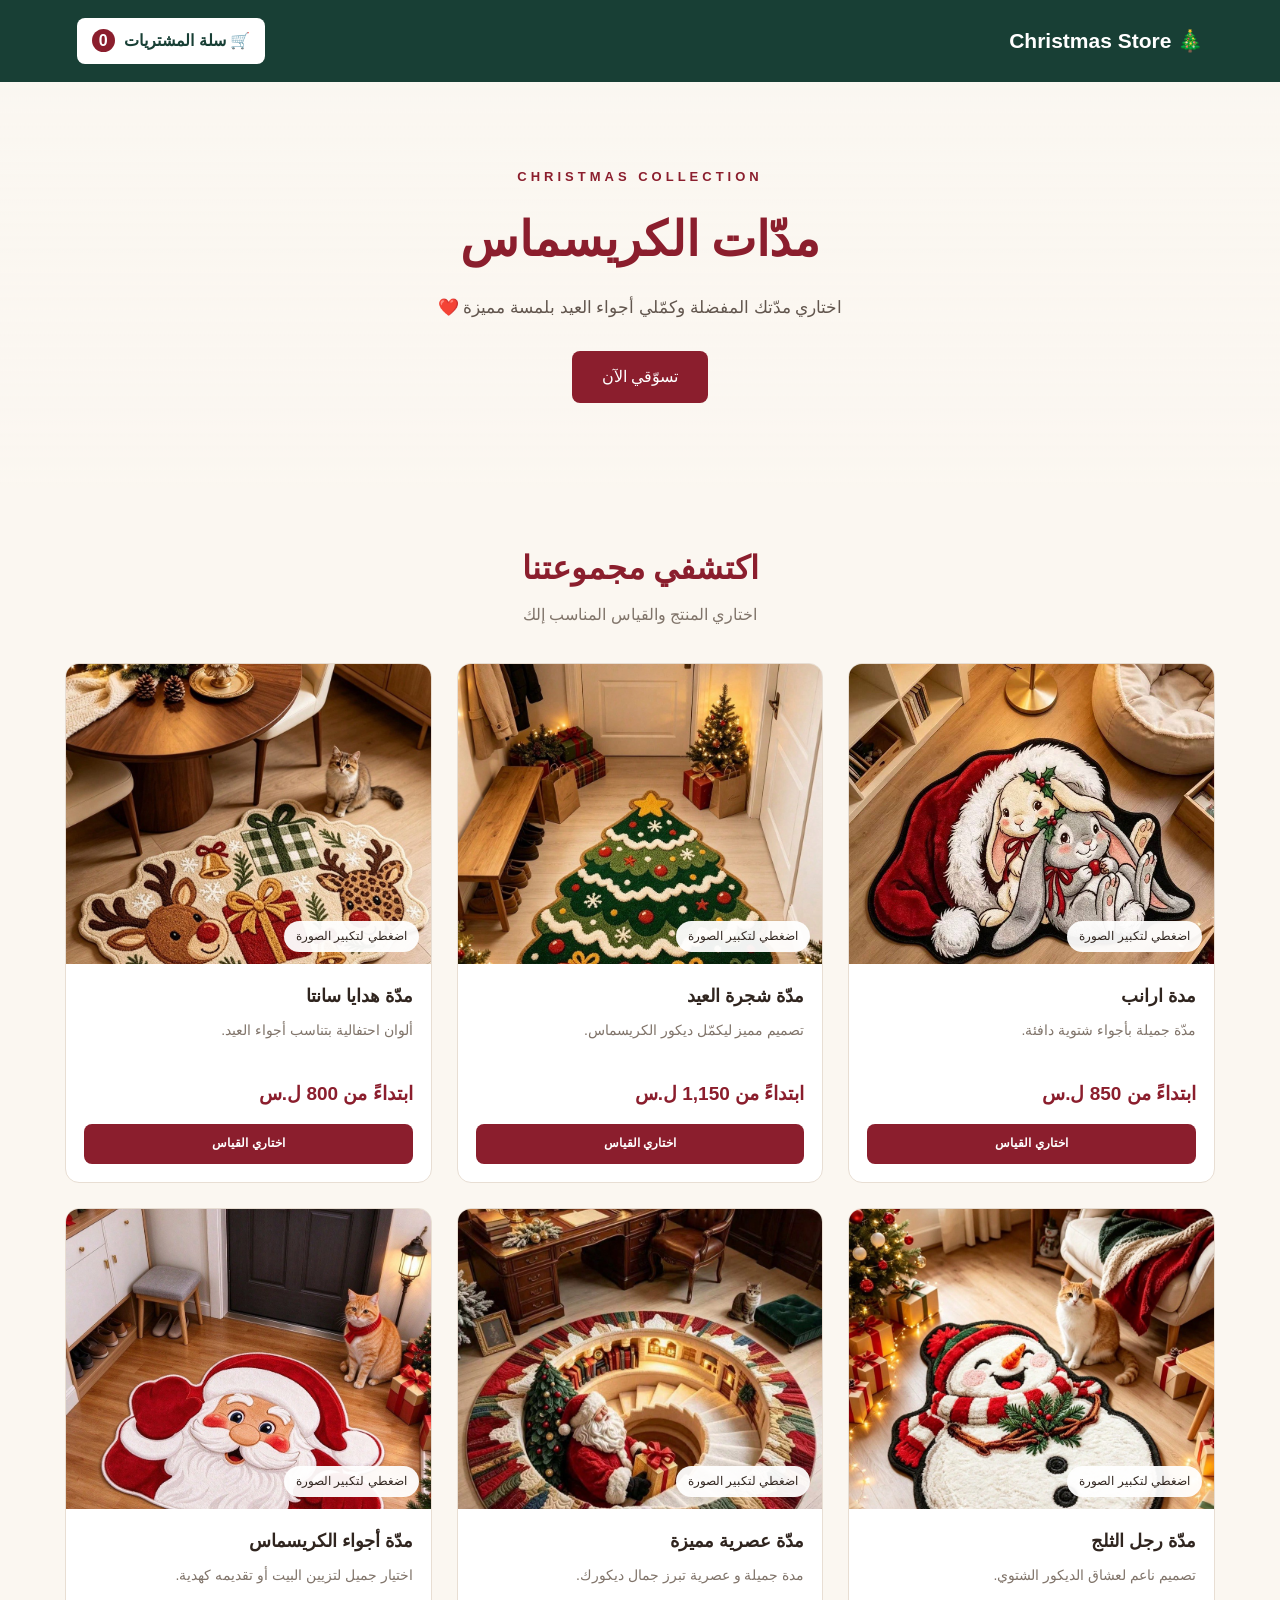
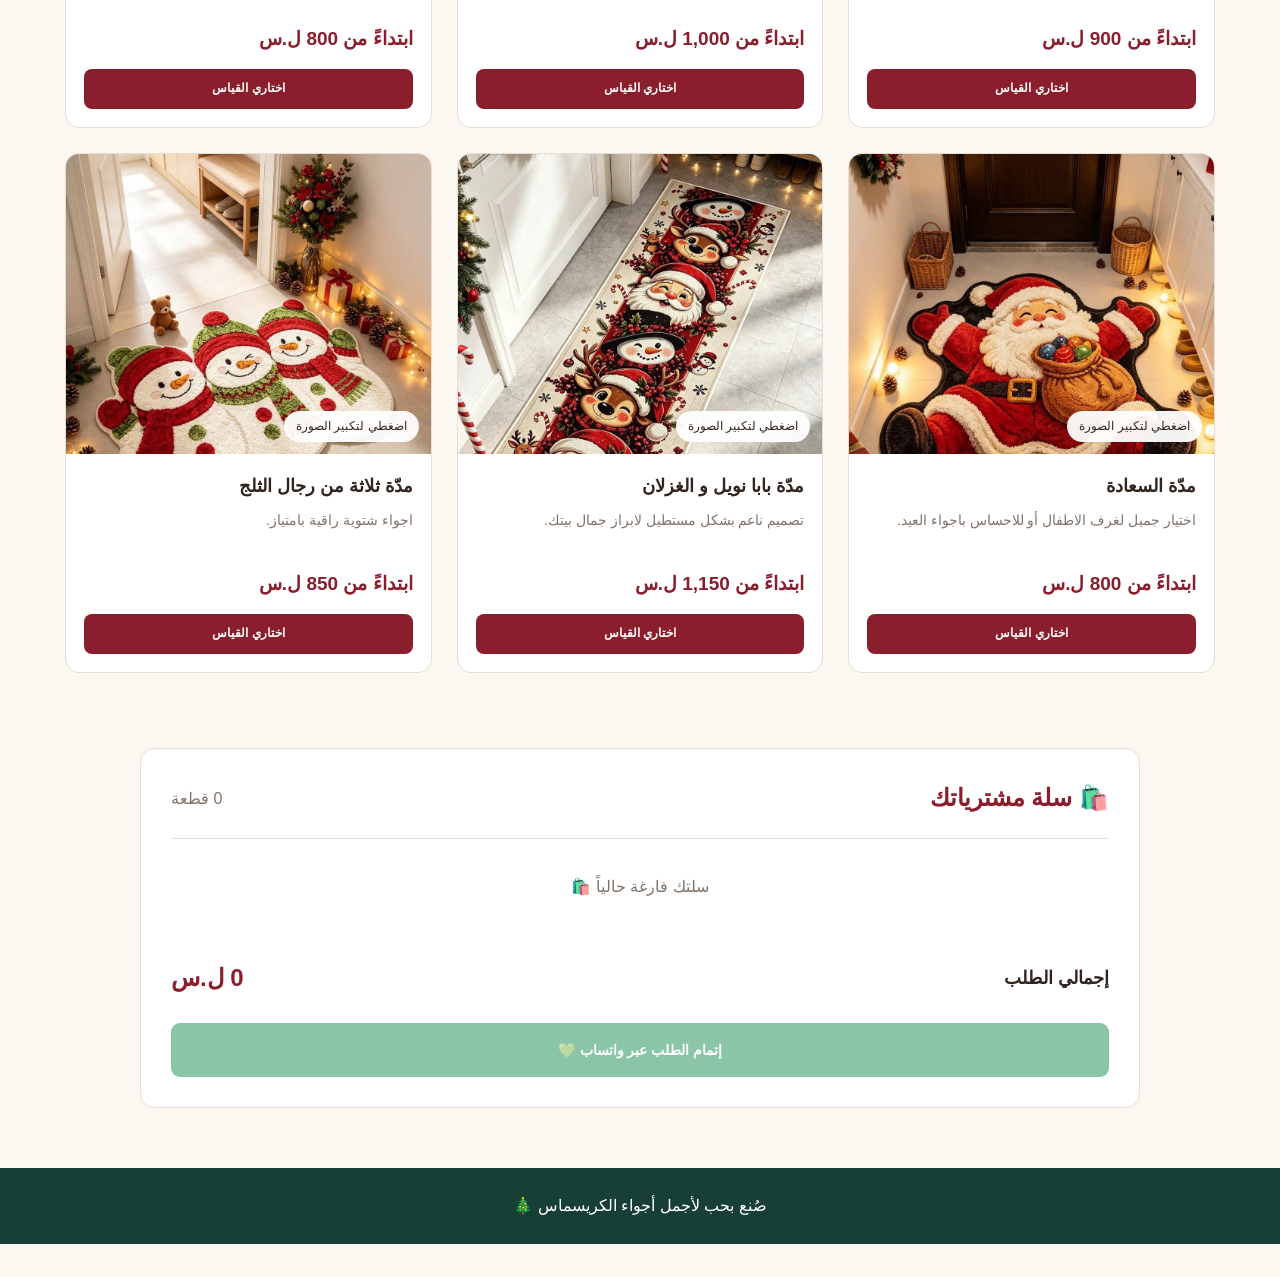
==== index.html @ 42e60ac5 "Create index.html" ====
<!DOCTYPE html>
<html lang="ar" dir="rtl">
<head>
    <meta charset="UTF-8">
    <meta name="viewport" content="width=device-width, initial-scale=1.0">
    <meta name="google-site-verification" content="q2Sky-FTA9lUjMh5HvNgHqbRpJDKC1WxsCT_VAjllzM" />
    <title>مدّات الكريسماس</title>
    <meta http-equiv="refresh" content="0; url=christmas/christmas.html">
</head>
<body>
    <p>جاري فتح متجر مدّات الكريسماس...</p>
    <a href="christmas/christmas.html">اضغطي هون لفتح المتجر</a>
</body>
</html>
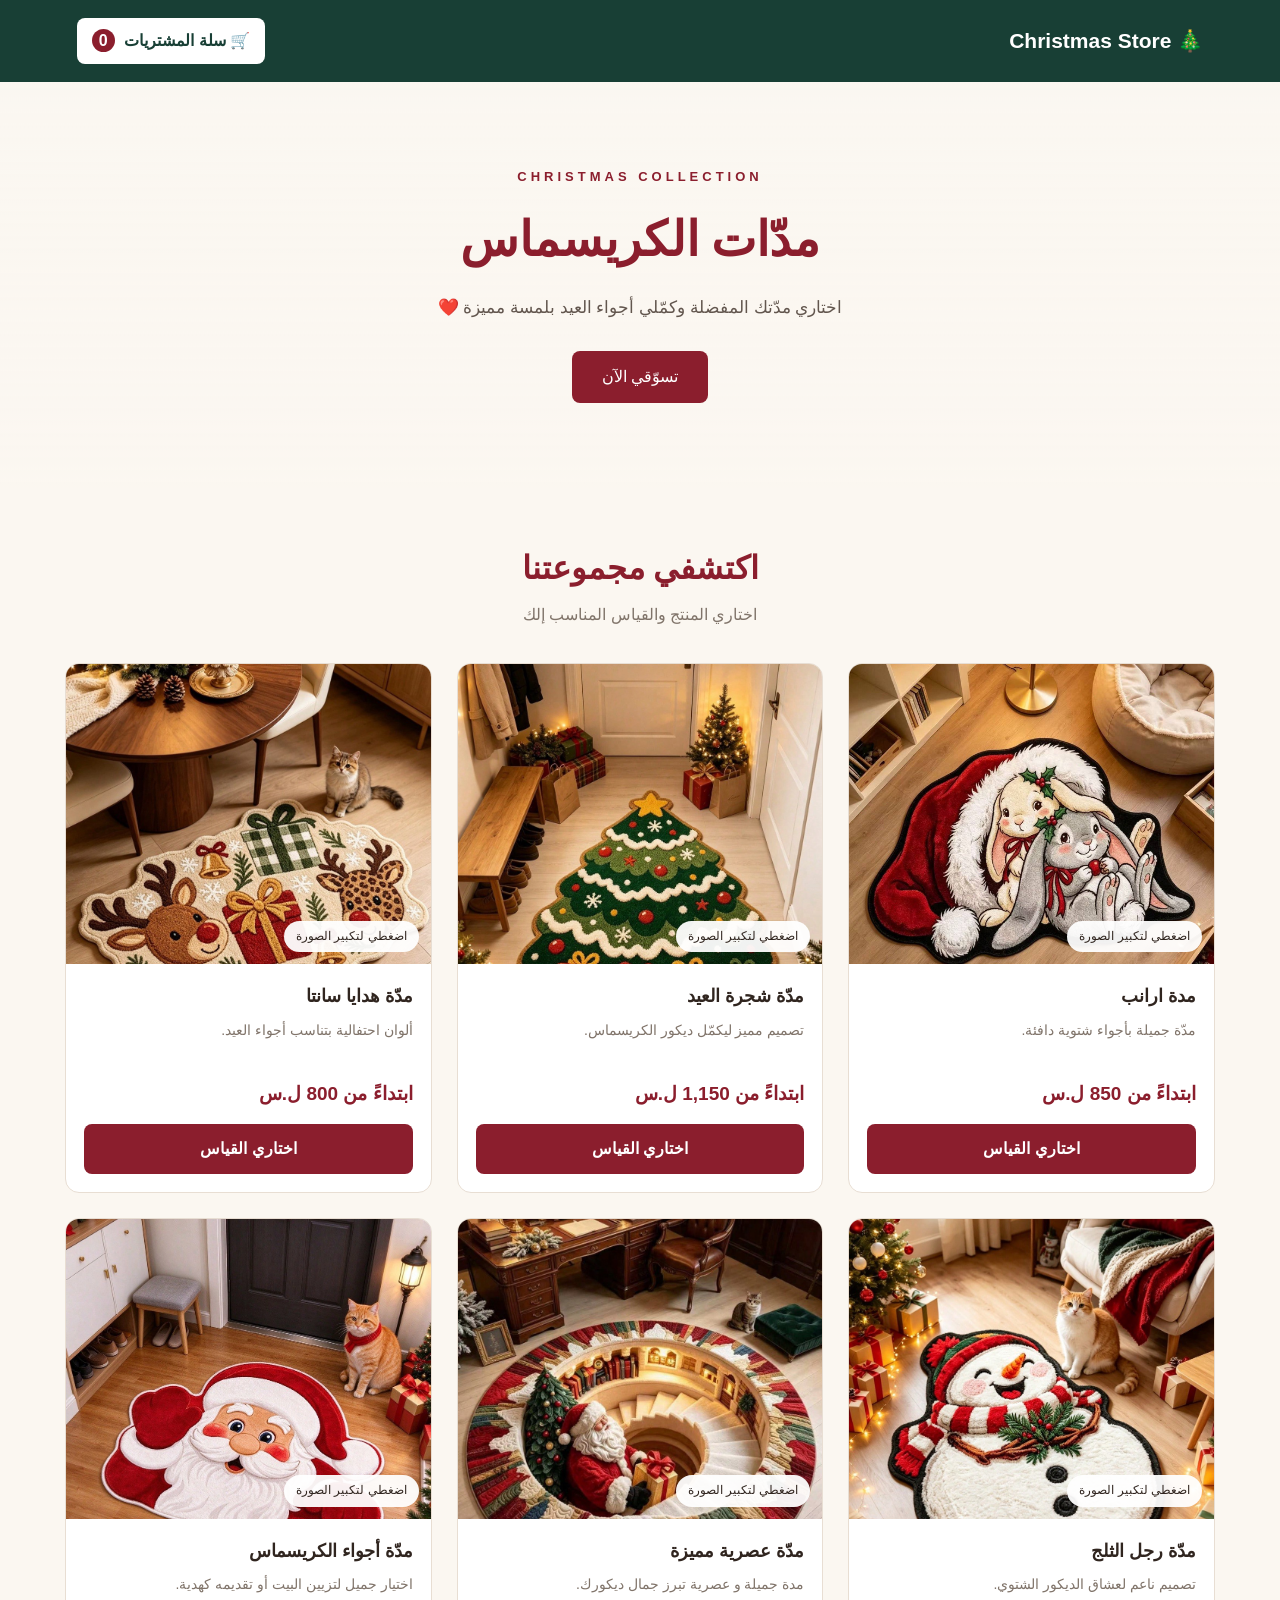
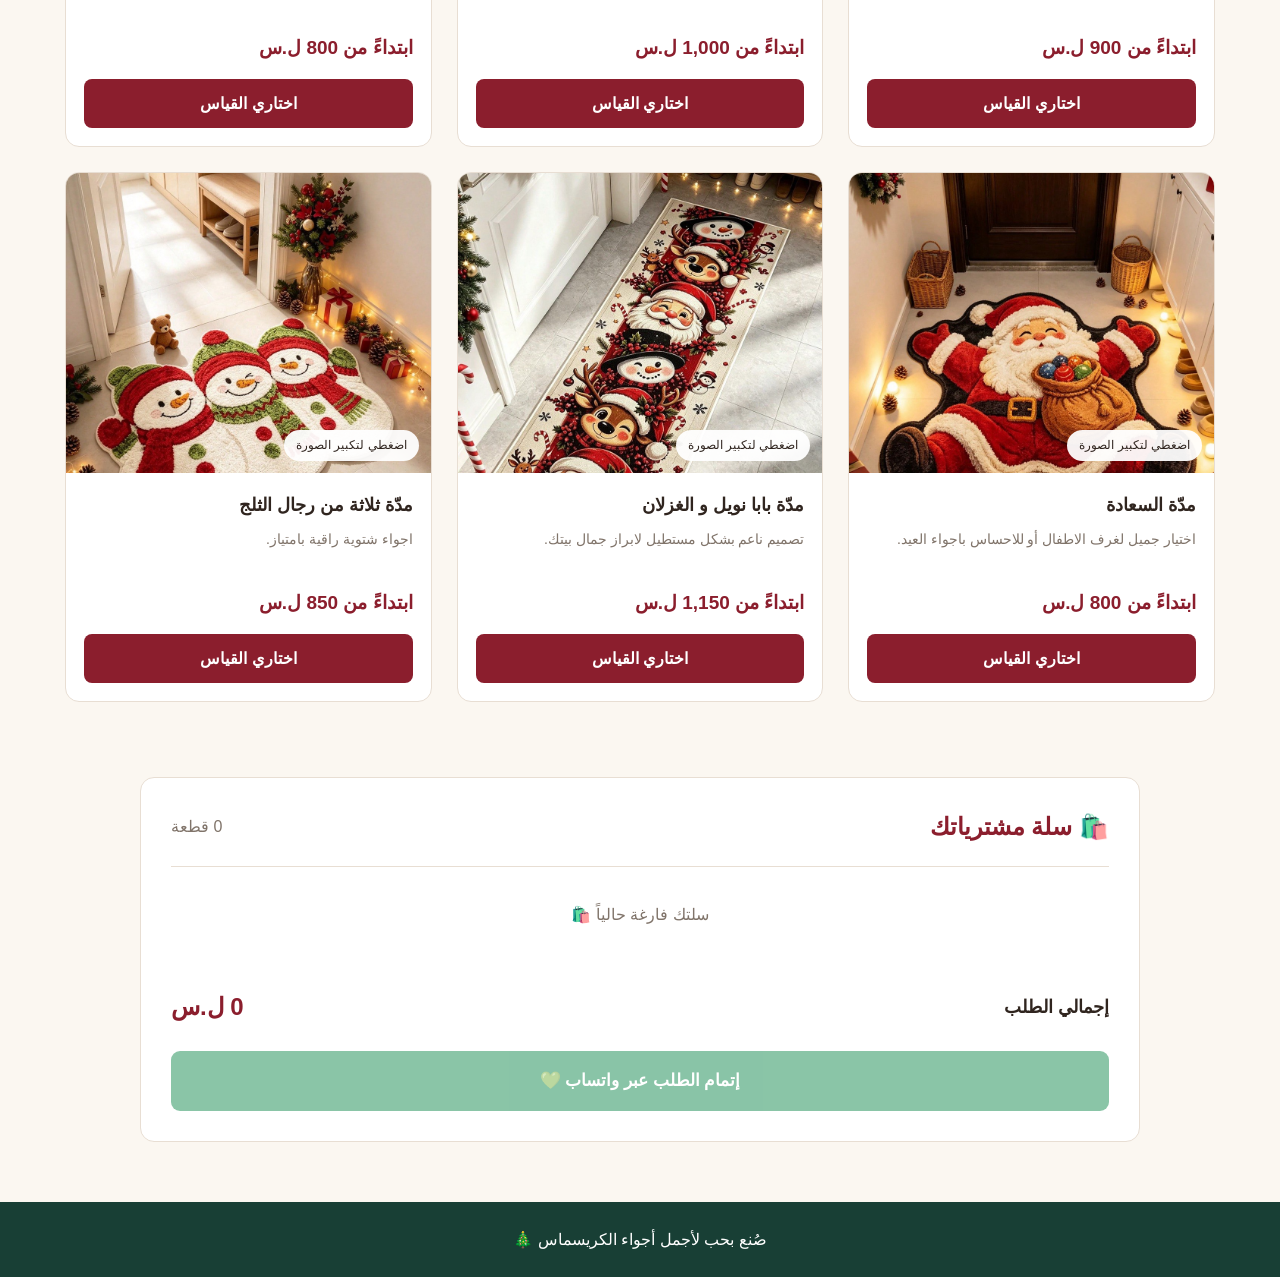
==== commit b5d7e6e8: "Update index.html" ====
--- a/index.html
+++ b/index.html
@@ -3,12 +3,13 @@
 <head>
     <meta charset="UTF-8">
     <meta name="viewport" content="width=device-width, initial-scale=1.0">
-    <meta name="google-site-verification" content="q2Sky-FTA9lUjMh5HvNgHqbRpJDKC1WxsCT_VAjllzM" />
+    <meta name="google-site-verification" content="q2Sky-FTA9lUjMh5HvNgHqbRpJDKC1WxsCT_VAjllzM">
     <title>مدّات الكريسماس</title>
-    <meta http-equiv="refresh" content="0; url=christmas/christmas.html">
 </head>
 <body>
     <p>جاري فتح متجر مدّات الكريسماس...</p>
-    <a href="christmas/christmas.html">اضغطي هون لفتح المتجر</a>
+    <script>
+        window.location.replace("christmas/christmas.html");
+    </script>
 </body>
 </html>
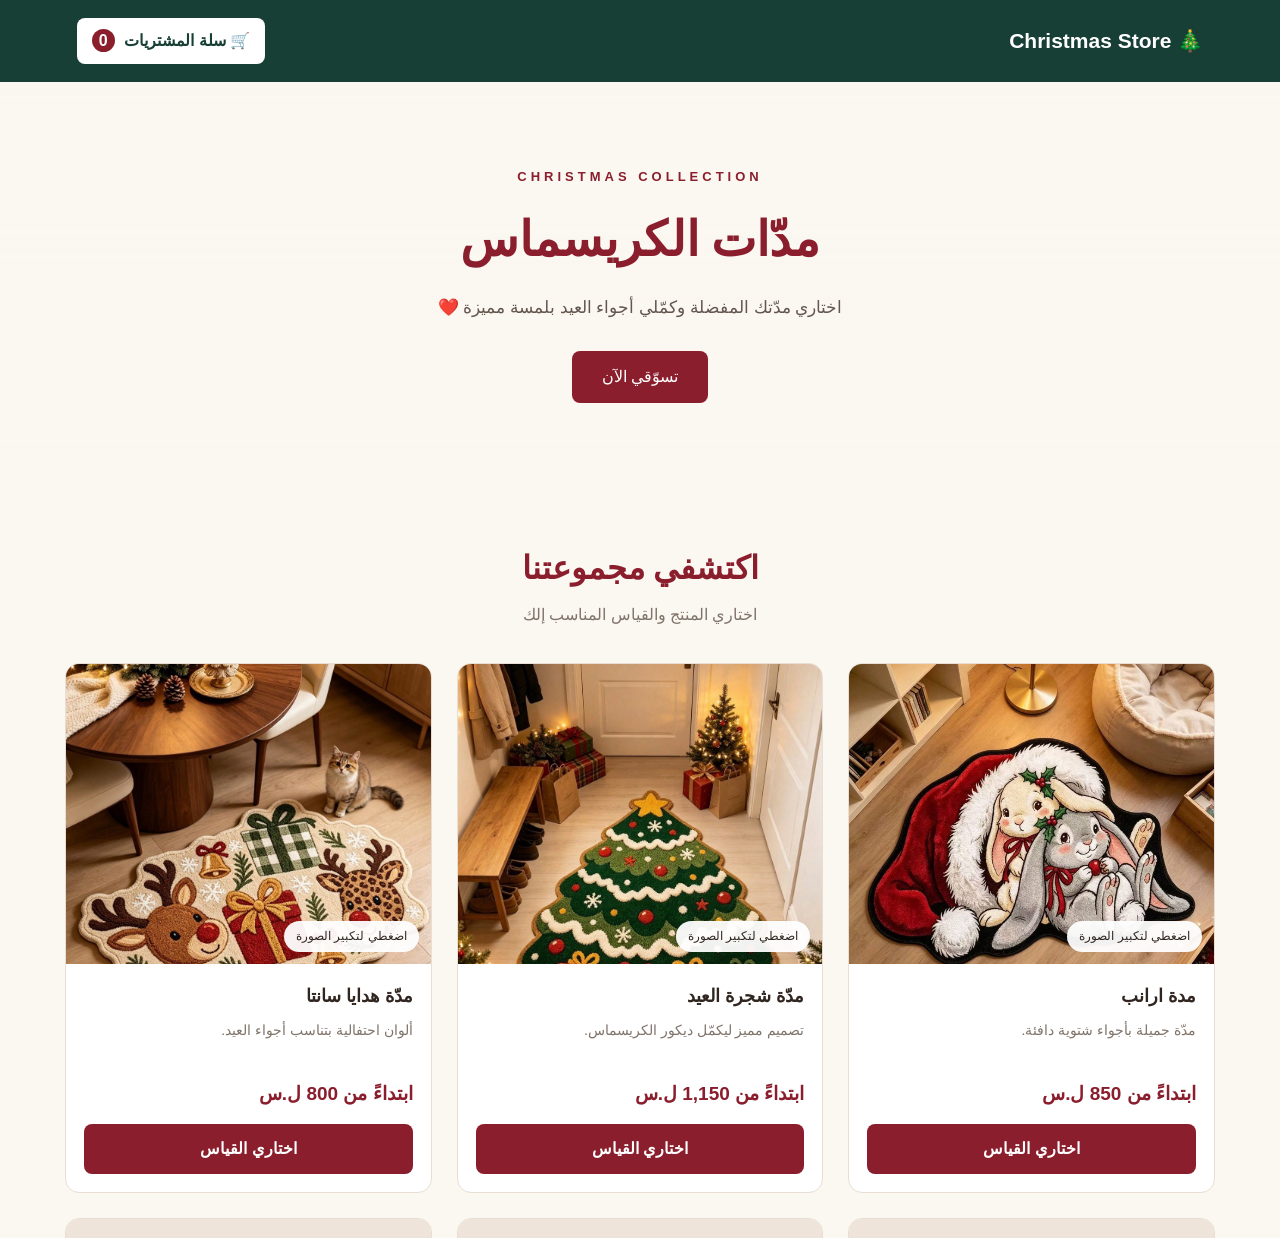
==== commit e3a0c5f7: "Update index.html" ====
--- a/index.html
+++ b/index.html
@@ -5,11 +5,10 @@
     <meta name="viewport" content="width=device-width, initial-scale=1.0">
     <meta name="google-site-verification" content="q2Sky-FTA9lUjMh5HvNgHqbRpJDKC1WxsCT_VAjllzM">
     <title>مدّات الكريسماس</title>
+    <meta http-equiv="refresh" content="0; url=christmas/christmas.html">
 </head>
 <body>
     <p>جاري فتح متجر مدّات الكريسماس...</p>
-    <script>
-        window.location.replace("christmas/christmas.html");
-    </script>
+    <a href="christmas/christmas.html">اضغطي هون لفتح المتجر</a>
 </body>
 </html>
